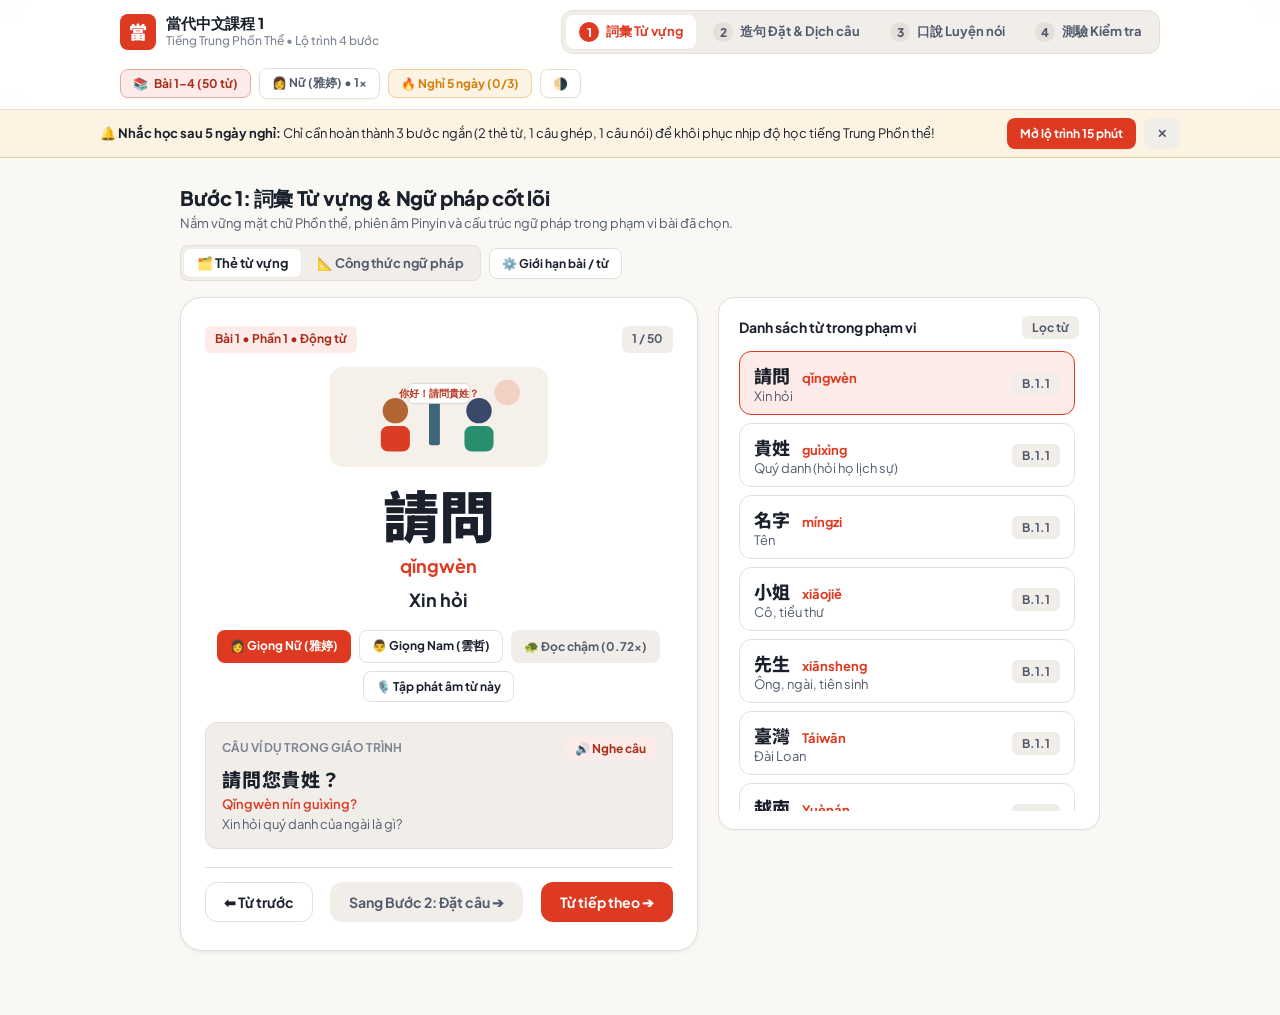
==== index.html @ 59425a86 "Refactor into clean modular architecture and 4-step pedagogical UI" ====
<!DOCTYPE html>
<html lang="vi">
<head>
  <meta charset="UTF-8" />
  <meta name="viewport" content="width=device-width, initial-scale=1.0" />
  <title>當代中文課程 1 — Học Tiếng Trung Phồn Thể Khoa Học (Đài Loan)</title>
  <meta name="description" content="Ứng dụng học tiếng Trung Phồn thể theo giáo trình Đương Đại 1 (當代中文課程 1) với lộ trình 4 bước khoa học: Từ vựng, Đặt câu, Luyện nói AI chấm phát âm zh-TW và Kiểm tra." />
  <link rel="stylesheet" href="css/styles.css" />
</head>
<body>
  <!-- ========================================================================
       1. TOP NAVIGATION BAR (Compact, Single-Row Scientific Stepper)
       ======================================================================== -->
  <header class="topbar">
    <div class="topbar-inner">
      <div class="brand">
        <div class="brand-seal" aria-hidden="true">當</div>
        <div>
          <div class="brand-title">當代中文課程 1</div>
          <div class="brand-subtitle">Tiếng Trung Phồn Thể • Lộ trình 4 bước</div>
        </div>
      </div>

      <nav class="step-nav" aria-label="Lộ trình học 4 bước">
        <button id="nav-step-vocab" onclick="App.setStep('vocab')" class="step-tab active">
          <span class="step-num">1</span>
          <span>詞彙 Từ vựng</span>
        </button>
        <button id="nav-step-sentence" onclick="App.setStep('sentence')" class="step-tab">
          <span class="step-num">2</span>
          <span>造句 Đặt &amp; Dịch câu</span>
        </button>
        <button id="nav-step-speak" onclick="App.setStep('speak')" class="step-tab">
          <span class="step-num">3</span>
          <span>口說 Luyện nói</span>
        </button>
        <button id="nav-step-test" onclick="App.setStep('test')" class="step-tab">
          <span class="step-num">4</span>
          <span>測驗 Kiểm tra</span>
        </button>
      </nav>

      <div class="toolbar-actions">
        <button onclick="App.openScopeModal()" class="pill-btn pill-primary" title="Chọn bài học và giới hạn từ vựng">
          <span>📚</span>
          <span id="top-scope-summary">Bài 1–4 (46 từ)</span>
        </button>
        <button onclick="App.cycleVoiceGender()" class="pill-btn" title="Bấm để đổi giọng Nữ (雅婷) / Nam (雲哲) / Song thanh">
          <span id="top-voice-summary">👩 Nữ (雅婷) • 1x</span>
        </button>
        <button id="top-comeback-btn" onclick="App.openComebackModal()" class="pill-btn pill-alert" title="Nhiệm vụ phá băng sau 5 ngày nghỉ">
          🔥 Nghỉ 5 ngày (0/3)
        </button>
        <button onclick="App.toggleTheme()" class="pill-btn" title="Đổi giao diện Sáng / Tối">
          🌗
        </button>
      </div>
    </div>
  </header>

  <!-- Subtle 1-Line Comeback Strip (Can be dismissed or opened into modal) -->
  <div id="comeback-strip" class="comeback-strip">
    <div class="comeback-strip-inner">
      <div>
        <strong>🔔 Nhắc học sau 5 ngày nghỉ:</strong> Chỉ cần hoàn thành 3 bước ngắn (2 thẻ từ, 1 câu ghép, 1 câu nói) để khôi phục nhịp độ học tiếng Trung Phồn thể!
      </div>
      <div style="display:flex;align-items:center;gap:8px;">
        <button onclick="App.openComebackModal()" class="btn btn-sm btn-primary">Mở lộ trình 15 phút</button>
        <button onclick="App.dismissComebackStrip()" class="btn btn-sm btn-subtle" title="Ẩn thanh nhắc">✕</button>
      </div>
    </div>
  </div>

  <!-- ========================================================================
       2. MAIN FOCUSED STUDY WORKSPACE
       ======================================================================== -->
  <main class="workspace">
    <!-- ======================================================================
         STEP 1: 詞彙 TỪ VỰNG & NGỮ PHÁP
         ====================================================================== -->
    <section id="panel-step-vocab">
      <div class="stage-header">
        <div class="stage-title-group">
          <h1>Bước 1: 詞彙 Từ vựng &amp; Ngữ pháp cốt lõi</h1>
          <p>Nắm vững mặt chữ Phồn thể, phiên âm Pinyin và cấu trúc ngữ pháp trong phạm vi bài đã chọn.</p>
        </div>
        <div style="display:flex;align-items:center;gap:8px;">
          <div class="segmented">
            <button id="vsub-flashcard" onclick="App.setVocabSubMode('flashcard')" class="seg-btn active">🗂️ Thẻ từ vựng</button>
            <button id="vsub-grammar" onclick="App.setVocabSubMode('grammar')" class="seg-btn">📐 Công thức ngữ pháp</button>
          </div>
          <button onclick="App.openScopeModal()" class="btn btn-sm btn-outline">⚙️ Giới hạn bài / từ</button>
        </div>
      </div>

      <!-- 1A. Flashcard + Scoped Word List -->
      <div id="vocab-flashcard-view" class="vocab-grid">
        <div class="card flashcard-hero">
          <div style="width:100%;display:flex;align-items:center;justify-content:space-between;">
            <span id="vc-tag" class="tag tag-primary">Bài 1 • Phần 1</span>
            <span id="vc-counter" class="tag">1 / 46</span>
          </div>

          <div id="vc-scene" style="margin-top:14px;"></div>
          <div id="vc-hanzi" class="hanzi-display">請問</div>
          <div id="vc-pinyin" class="pinyin-display">qǐngwèn</div>
          <div id="vc-meaning" class="meaning-display">Xin hỏi</div>

          <div style="display:flex;flex-wrap:wrap;justify-content:center;gap:8px;margin-bottom:8px;">
            <button onclick="App.speakCurrentVocab('female', false)" class="btn btn-sm btn-primary">👩 Giọng Nữ (雅婷)</button>
            <button onclick="App.speakCurrentVocab('male', false)" class="btn btn-sm btn-outline">👨 Giọng Nam (雲哲)</button>
            <button onclick="App.speakCurrentVocab(null, true)" class="btn btn-sm btn-subtle">🐢 Đọc chậm (0.72x)</button>
            <button onclick="App.practiceSpeakCurrentVocab()" class="btn btn-sm btn-outline">🎙️ Tập phát âm từ này</button>
          </div>

          <div class="example-box">
            <div style="display:flex;align-items:center;justify-content:space-between;margin-bottom:4px;">
              <span style="font-size:12px;font-weight:700;color:var(--text-muted);text-transform:uppercase;">Câu ví dụ trong giáo trình</span>
              <button onclick="App.speakCurrentVocabExample()" class="tag tag-primary">🔊 Nghe câu</button>
            </div>
            <div id="vc-ex-zh" class="hanzi" style="font-size:19px;font-weight:800;">請問您貴姓？</div>
            <div id="vc-ex-py" style="font-size:13px;color:var(--primary);font-weight:600;">Qǐngwèn nín guìxìng?</div>
            <div id="vc-ex-vi" style="font-size:13px;color:var(--text-secondary);">Xin hỏi quý danh của ngài là gì?</div>
          </div>

          <div style="width:100%;display:flex;align-items:center;justify-content:space-between;margin-top:18px;padding-top:14px;border-top:1px solid var(--border);">
            <button onclick="App.stepVocab(-1)" class="btn btn-outline">⬅ Từ trước</button>
            <button onclick="App.setStep('sentence')" class="btn btn-subtle">Sang Bước 2: Đặt câu ➔</button>
            <button onclick="App.stepVocab(1)" class="btn btn-primary">Từ tiếp theo ➔</button>
          </div>
        </div>

        <aside class="card-compact">
          <div style="display:flex;align-items:center;justify-content:space-between;margin-bottom:12px;">
            <strong style="font-size:14px;">Danh sách từ trong phạm vi</strong>
            <button onclick="App.openScopeModal()" class="tag">Lọc từ</button>
          </div>
          <div id="vc-side-list" class="vocab-list-panel"></div>
        </aside>
      </div>

      <!-- 1B. Grammar View -->
      <div id="vocab-grammar-view" class="hidden">
        <div id="grammar-list-container" style="display:grid;grid-template-columns:repeat(auto-fill,minmax(380px,1fr));gap:16px;"></div>
      </div>
    </section>

    <!-- ======================================================================
         STEP 2: 造句 ĐẶT CÂU (VIỆT -> TRUNG) & ĐỌC DỊCH (TRUNG -> VIỆT)
         ====================================================================== -->
    <section id="panel-step-sentence" class="hidden">
      <div class="stage-header">
        <div class="stage-title-group">
          <h2>Bước 2: 造句 Đặt câu &amp; Đọc dịch hai chiều</h2>
          <p>Luyện phản xạ chuyển từ ý tiếng Việt sang câu chữ Hán Phồn thể và đọc dịch câu giao tiếp.</p>
        </div>
        <div class="segmented">
          <button id="ssub-v2z" onclick="App.setSentenceSubMode('v2z')" class="seg-btn active">🇻🇳 ➔ 🇹🇼 Việt sang Trung</button>
          <button id="ssub-z2v" onclick="App.setSentenceSubMode('z2v')" class="seg-btn">🇹🇼 ➔ 🇻🇳 Trung sang Việt</button>
        </div>
      </div>

      <div class="card">
        <div style="display:flex;align-items:center;justify-content:space-between;margin-bottom:16px;flex-wrap:wrap;gap:8px;">
          <span id="sent-tag" class="tag tag-primary">Bài 1 (P.1) • Hỏi quý danh</span>
          <div style="display:flex;align-items:center;gap:8px;">
            <button onclick="App.stepSentence(-1)" class="btn btn-sm btn-outline">⬅ Câu trước</button>
            <span id="sent-counter" class="tag">Câu 1 / 9</span>
            <button onclick="App.stepSentence(1)" class="btn btn-sm btn-outline">Câu tiếp ➔</button>
          </div>
        </div>

        <!-- 2A. Vietnamese -> Chinese Sentence Builder -->
        <div id="sent-v2z-view">
          <div class="prompt-box">
            <div style="font-size:12px;font-weight:700;color:var(--text-muted);text-transform:uppercase;margin-bottom:4px;">Hãy dịch câu tiếng Việt sau sang tiếng Trung Phồn thể</div>
            <div id="v2z-vi-prompt" style="font-size:20px;font-weight:800;">Xin hỏi quý danh của ngài là gì? Tôi họ Vương, tên là Vương Minh Hoa.</div>
            <div id="v2z-hint" style="font-size:13px;color:var(--text-secondary);margin-top:6px;">💡 Công thức: 請問您貴姓？ + 我姓...，叫...</div>
          </div>

          <div id="v2z-answer-well" class="answer-well"></div>

          <div id="v2z-tile-bank" style="display:flex;flex-wrap:wrap;gap:10px;margin-bottom:18px;"></div>

          <div style="display:flex;gap:10px;flex-wrap:wrap;align-items:center;padding-top:14px;border-top:1px solid var(--border);">
            <input id="v2z-manual-input" type="text" class="input-field hanzi" style="flex:1;min-width:240px;" placeholder="Hoặc tự gõ câu chữ Hán Phồn thể vào đây..." onkeydown="if(event.key==='Enter') App.checkV2ZAnswer()" />
            <button onclick="App.resetV2Z()" class="btn btn-outline">↺ Xóa làm lại</button>
            <button onclick="App.speakCurrentSentence()" class="btn btn-subtle">🔊 Nghe gợi ý</button>
            <button onclick="App.checkV2ZAnswer()" class="btn btn-primary">✓ Kiểm tra đáp án</button>
          </div>

          <div id="v2z-feedback" class="card-compact hidden" style="margin-top:16px;"></div>
        </div>

        <!-- 2B. Chinese -> Vietnamese Reading & Translation -->
        <div id="sent-z2v-view" class="hidden">
          <div class="prompt-box" style="text-align:center;">
            <div style="font-size:12px;font-weight:700;color:var(--text-muted);margin-bottom:10px;">Chạm vào từng cụm chữ Hán để nghe phát âm &amp; xem nghĩa từng từ</div>
            <div id="z2v-gloss-segments" style="display:flex;flex-wrap:wrap;justify-content:center;gap:10px;margin-bottom:12px;"></div>
            <div id="z2v-pinyin" style="font-size:15px;color:var(--primary);font-weight:700;margin-bottom:12px;"></div>
            <div style="display:flex;justify-content:center;gap:8px;flex-wrap:wrap;">
              <button onclick="App.speakCurrentSentence('female', false)" class="btn btn-sm btn-primary">👩 Giọng Nữ đọc</button>
              <button onclick="App.speakCurrentSentence('male', false)" class="btn btn-sm btn-outline">👨 Giọng Nam đọc</button>
              <button onclick="App.speakCurrentSentence(null, true)" class="btn btn-sm btn-subtle">🐢 Đọc chậm (0.72x)</button>
            </div>
          </div>

          <div style="font-size:13px;font-weight:700;color:var(--text-secondary);margin-bottom:10px;">Chọn bản dịch tiếng Việt đúng nhất:</div>
          <div id="z2v-options" style="display:flex;flex-direction:column;gap:8px;"></div>
          <div id="z2v-feedback" class="card-compact hidden" style="margin-top:16px;"></div>
        </div>
      </div>
    </section>

    <!-- ======================================================================
         STEP 3: 口說 PHÒNG LUYỆN NÓI & AI CHẤM PHÁT ÂM (zh-TW)
         ====================================================================== -->
    <section id="panel-step-speak" class="hidden">
      <div class="stage-header">
        <div class="stage-title-group">
          <h2>Bước 3: 口說 Phòng luyện nói &amp; Chấm phát âm (zh-TW)</h2>
          <p>Thu âm trực tiếp giọng nói của bạn và chấm chi tiết từng chữ Hán Phồn thể &amp; thanh điệu.</p>
        </div>
        <div class="segmented">
          <button id="spk-sub-sentence" onclick="App.setSpeakSubMode('sentence')" class="seg-btn active">🗣️ Luyện câu</button>
          <button id="spk-sub-word" onclick="App.setSpeakSubMode('word')" class="seg-btn">🔤 Luyện từ</button>
          <button id="spk-sub-roleplay" onclick="App.setSpeakSubMode('roleplay')" class="seg-btn">🎭 Hội thoại</button>
        </div>
      </div>

      <div class="card">
        <!-- Top Item Navigation -->
        <div style="display:flex;align-items:center;justify-content:space-between;margin-bottom:14px;flex-wrap:wrap;gap:8px;">
          <span id="spk-tag" class="tag tag-primary">Bài 1 (P.1) • Luyện nói câu</span>
          <div style="display:flex;align-items:center;gap:8px;">
            <a id="spk-open-https-top" href="https://hunghp2002.github.io/hoc-tieng-trung-phon-the/" target="_blank" rel="noopener" class="btn btn-sm btn-outline hidden">🔗 Mở ở tab riêng (HTTPS) để dùng Micro</a>
            <button onclick="App.stepSpeak(-1)" class="btn btn-sm btn-outline">⬅ Trước</button>
            <span id="spk-counter" class="tag">Mục 1 / 9</span>
            <button onclick="App.stepSpeak(1)" class="btn btn-sm btn-outline">Tiếp ➔</button>
          </div>
        </div>

        <!-- Roleplay Partner Prompt (Only shown in Roleplay submode) -->
        <div id="spk-roleplay-box" class="card-compact hidden" style="margin-bottom:14px;background:var(--ocean-soft);">
          <div style="display:flex;align-items:center;justify-content:space-between;gap:12px;flex-wrap:wrap;">
            <div>
              <div id="spk-rp-speaker" style="font-size:12px;font-weight:800;color:var(--ocean);">🧑‍🏫 Đối tác Đài Loan</div>
              <div id="spk-rp-qzh" class="hanzi" style="font-size:20px;font-weight:800;margin-top:2px;"></div>
              <div id="spk-rp-qpy" style="font-size:13px;color:var(--text-secondary);"></div>
            </div>
            <button onclick="App.speakRoleplayPartner()" class="btn btn-sm btn-outline">🔊 Nghe câu hỏi</button>
          </div>
        </div>

        <!-- Target Sentence Hero -->
        <div class="speak-hero">
          <div style="font-size:12px;color:var(--text-muted);font-weight:700;">CHẠM VÀO TỪNG CHỮ HÁN ĐỂ NGHE PHÁT ÂM RIÊNG CHỮ ĐÓ</div>
          <div id="spk-target-zh" class="speak-hanzi-line"></div>
          <div id="spk-target-py" style="font-size:17px;font-weight:700;color:var(--primary);margin-bottom:4px;"></div>
          <div id="spk-target-vi" style="font-size:15px;font-weight:600;color:var(--text-secondary);margin-bottom:14px;"></div>

          <div style="display:flex;justify-content:center;gap:8px;flex-wrap:wrap;">
            <button onclick="App.speakTargetAudio('female', false)" class="btn btn-sm btn-outline">👩 Nghe mẫu Nữ (雅婷)</button>
            <button onclick="App.speakTargetAudio('male', false)" class="btn btn-sm btn-outline">👨 Nghe mẫu Nam (雲哲)</button>
            <button onclick="App.speakTargetAudio(null, true)" class="btn btn-sm btn-subtle">🐢 Nghe mẫu chậm (0.7x)</button>
          </div>
          <div id="spk-tip" style="font-size:13px;color:var(--text-secondary);margin-top:12px;"></div>
        </div>

        <!-- Primary Microphone Recording Bar -->
        <div class="mic-bar">
          <div style="display:flex;align-items:center;gap:10px;flex-wrap:wrap;">
            <button id="spk-mic-btn" onclick="App.toggleMic()" class="btn btn-lg btn-primary">
              <span>🎙️</span>
              <span>Bấm để nói (zh-TW)</span>
            </button>
            <button id="spk-playback-btn" onclick="SpeechService.playLastRecording()" class="btn btn-outline hidden">
              ▶️ Nghe lại giọng vừa thu
            </button>
          </div>

          <div style="display:flex;align-items:center;gap:12px;flex-wrap:wrap;">
            <div id="spk-waveform" class="waveform" aria-hidden="true">
              <span></span><span></span><span></span><span></span><span></span><span></span><span></span><span></span>
            </div>
            <span id="spk-status" style="font-size:13px;font-weight:700;color:var(--text-secondary);">Sẵn sàng thu âm</span>
          </div>
        </div>

        <!-- Diagnostic Banner (Only shown if Microphone is blocked by iframe/browser) -->
        <div id="spk-diag-box" class="card-compact hidden" style="margin-top:14px;background:var(--amber-soft);border-color:var(--amber-border);">
          <div id="spk-diag-text" style="font-size:13px;font-weight:600;margin-bottom:10px;"></div>
          <a id="spk-diag-link" href="https://hunghp2002.github.io/hoc-tieng-trung-phon-the/" target="_blank" rel="noopener" class="btn btn-sm btn-primary">🔗 Mở Phòng Thu Âm ở tab riêng (HTTPS)</a>
        </div>

        <!-- Recognized Speech Input & Optional Demo Triggers -->
        <div style="margin-top:16px;display:flex;flex-direction:column;gap:8px;">
          <div style="display:flex;align-items:center;justify-content:space-between;flex-wrap:wrap;gap:8px;font-size:12px;color:var(--text-secondary);">
            <span>📝 Câu chữ Hán nhận diện từ giọng nói của bạn (có thể dùng phím 🎤 trên bàn phím để nói trực tiếp):</span>
            <div style="display:flex;align-items:center;gap:6px;">
              <span>Xem thử cách chấm:</span>
              <button onclick="App.runDemoSpeech('perfect')" class="tag tag-jade">Mẫu chuẩn</button>
              <button onclick="App.runDemoSpeech('near')" class="tag tag-amber">Mẫu lệch thanh</button>
              <button onclick="App.runDemoSpeech('wrong')" class="tag tag-primary">Mẫu thiếu chữ</button>
            </div>
          </div>
          <div style="display:flex;gap:10px;flex-wrap:wrap;">
            <input id="spk-input" type="text" class="input-field hanzi" style="flex:1;min-width:240px;font-weight:700;" placeholder="Chữ Hán máy nghe được sẽ hiện tại đây..." oninput="App.handleSpeakInputLive(this.value)" onkeydown="if(event.key==='Enter') App.evaluateCurrentSpeech(this.value)" />
            <button onclick="App.evaluateCurrentSpeech()" class="btn btn-jade">🔍 Chấm phát âm</button>
          </div>
        </div>

        <!-- Pronunciation Scorecard Result -->
        <div id="spk-eval-card" class="card-compact hidden" style="margin-top:18px;">
          <div style="display:flex;align-items:center;gap:16px;flex-wrap:wrap;padding-bottom:12px;border-bottom:1px solid var(--border);">
            <div id="spk-score-badge" style="width:58px;height:58px;border-radius:14px;background:var(--jade);color:#fff;font-size:18px;font-weight:900;display:flex;align-items:center;justify-content:center;">100%</div>
            <div>
              <div id="spk-verdict-title" style="font-size:16px;font-weight:800;">🏆 Phát âm rất chuẩn Đài Loan!</div>
              <div id="spk-verdict-sub" style="font-size:13px;color:var(--text-secondary);"></div>
            </div>
          </div>

          <div id="spk-char-grid" class="char-eval-grid"></div>
          <div id="spk-teacher-notes" style="margin-top:14px;padding-top:12px;border-top:1px solid var(--border);font-size:13px;display:flex;flex-direction:column;gap:4px;"></div>
        </div>
      </div>
    </section>

    <!-- ======================================================================
         STEP 4: 測驗 KIỂM TRA PHẢN XẠ & TIẾN ĐỘ HỌC TẬP
         ====================================================================== -->
    <section id="panel-step-test" class="hidden">
      <div class="stage-header">
        <div class="stage-title-group">
          <h2>Bước 4: 測驗 Kiểm tra phản xạ &amp; Tiến độ</h2>
          <p>Củng cố trí nhớ dài hạn qua trò chơi ghép thẻ, bắt lỗi ngữ pháp và theo dõi mục tiêu hàng ngày.</p>
        </div>
        <div class="segmented">
          <button id="tsub-match" onclick="App.setTestSubMode('match')" class="seg-btn active">🀄 Ghép thẻ</button>
          <button id="tsub-detective" onclick="App.setTestSubMode('detective')" class="seg-btn">🕵️ Bắt lỗi câu</button>
          <button id="tsub-quiz" onclick="App.setTestSubMode('quiz')" class="seg-btn">⚡ Trắc nghiệm</button>
          <button id="tsub-progress" onclick="App.setTestSubMode('progress')" class="seg-btn">📊 Tiến độ</button>
        </div>
      </div>

      <!-- 4A. Match Game -->
      <div id="test-view-match" class="card">
        <div style="display:flex;align-items:center;justify-content:space-between;margin-bottom:16px;">
          <div>
            <strong style="font-size:16px;">Ghép cặp Chữ Hán Phồn Thể &amp; Nghĩa Tiếng Việt</strong>
            <div style="font-size:13px;color:var(--text-secondary);">Chạm 1 thẻ chữ Hán và 1 thẻ nghĩa tương ứng trong phạm vi bài đang học.</div>
          </div>
          <button onclick="App.initMatchGame()" class="btn btn-sm btn-outline">🔄 Đổi bộ thẻ</button>
        </div>
        <div id="match-board" style="display:grid;grid-template-columns:repeat(auto-fill,minmax(190px,1fr));gap:12px;"></div>
      </div>

      <!-- 4B. Grammar Detective -->
      <div id="test-view-detective" class="card hidden">
        <div style="display:flex;align-items:center;justify-content:space-between;margin-bottom:12px;">
          <span id="det-tag" class="tag tag-primary">Bài 1 • Bắt lỗi ngữ pháp</span>
          <button onclick="App.nextDetective()" class="btn btn-sm btn-outline">Câu khác ➔</button>
        </div>
        <div class="prompt-box" style="text-align:center;">
          <div style="font-size:12px;font-weight:700;color:var(--primary-text);">CÂU DƯỚI ĐÂY ĐANG CÓ 1 LỖI NGỮ PHÁP — HÃY CHỌN CÁCH SỬA ĐÚNG:</div>
          <div id="det-wrong-zh" class="hanzi" style="font-size:28px;font-weight:900;margin-top:8px;"></div>
        </div>
        <div id="det-options" style="display:flex;flex-direction:column;gap:8px;"></div>
        <div id="det-feedback" class="card-compact hidden" style="margin-top:14px;"></div>
      </div>

      <!-- 4C. Quick Quiz -->
      <div id="test-view-quiz" class="card hidden">
        <div style="display:flex;align-items:center;justify-content:space-between;margin-bottom:14px;">
          <span class="tag tag-jade" id="qq-score">Đúng 0 / 0 lượt</span>
          <button onclick="App.nextQuickQuiz()" class="btn btn-sm btn-outline">Đổi câu ➔</button>
        </div>
        <div class="prompt-box" style="text-align:center;">
          <div id="qq-hanzi" class="hanzi" style="font-size:44px;font-weight:900;"></div>
          <div id="qq-pinyin" style="font-size:16px;color:var(--primary);font-weight:700;"></div>
        </div>
        <div id="qq-options" style="display:grid;grid-template-columns:repeat(auto-fill,minmax(240px,1fr));gap:10px;"></div>
        <div id="qq-feedback" class="card-compact hidden" style="margin-top:14px;"></div>
      </div>

      <!-- 4D. Progress & Study Plan -->
      <div id="test-view-progress" class="card hidden">
        <h3 style="font-size:17px;font-weight:800;margin-bottom:14px;">Bảng tổng kết phiên học hôm nay</h3>
        <div style="display:grid;grid-template-columns:repeat(auto-fill,minmax(190px,1fr));gap:12px;margin-bottom:20px;">
          <div class="card-compact">
            <div style="font-size:12px;color:var(--text-muted);font-weight:700;">TỪ VỰNG ĐÃ ÔN</div>
            <div id="prog-vocab-count" style="font-size:24px;font-weight:900;margin-top:4px;">0 từ</div>
          </div>
          <div class="card-compact">
            <div style="font-size:12px;color:var(--text-muted);font-weight:700;">CÂU ĐÃ HOÀN THÀNH</div>
            <div id="prog-sent-count" style="font-size:24px;font-weight:900;margin-top:4px;">0 câu</div>
          </div>
          <div class="card-compact">
            <div style="font-size:12px;color:var(--text-muted);font-weight:700;">ĐIỂM PHÁT ÂM TB</div>
            <div id="prog-speak-avg" style="font-size:24px;font-weight:900;margin-top:4px;color:var(--primary);">Chưa thu</div>
          </div>
          <div class="card-compact">
            <div style="font-size:12px;color:var(--text-muted);font-weight:700;">ĐỘ CHÍNH XÁC QUIZ</div>
            <div id="prog-quiz-acc" style="font-size:24px;font-weight:900;margin-top:4px;color:var(--jade);">100%</div>
          </div>
        </div>
        <div class="card-compact" style="background:var(--bg-subtle);">
          <div style="font-weight:800;margin-bottom:4px;">💡 Gợi ý phương pháp học khoa học (當代中文課程 1):</div>
          <p style="font-size:13px;color:var(--text-secondary);">
            Mỗi buổi chỉ cần chọn <strong>1 bài (hoặc nửa bài)</strong> trong mục <em>Giới hạn phạm vi</em>, đi tuần tự từ Bước 1 (lật 5–8 từ vựng) ➔ Bước 2 (đặt 3 câu) ➔ Bước 3 (đọc to 3 câu vào Micro để chỉnh thanh điệu) ➔ Bước 4 (ghép thẻ 2 phút).
          </p>
        </div>
      </div>
    </section>
  </main>

  <!-- ========================================================================
       3. MODAL 1: LESSON & VOCABULARY SCOPE FILTER + VOICE SETTINGS
       ======================================================================== -->
  <div id="modal-scope" class="modal-backdrop hidden" onclick="if(event.target===this) App.closeScopeModal()">
    <div class="modal-card">
      <div class="modal-header">
        <div>
          <h3 style="font-size:18px;font-weight:800;">📚 Giới hạn phạm vi bài học &amp; Giọng đọc</h3>
          <p style="font-size:13px;color:var(--text-secondary);">Mọi từ vựng, câu ghép, câu luyện nói và bài kiểm tra sẽ chỉ xuất hiện trong phạm vi bạn chọn.</p>
        </div>
        <button onclick="App.closeScopeModal()" class="btn btn-sm btn-subtle">Đóng ✕</button>
      </div>

      <!-- Voice Settings -->
      <div style="margin-bottom:18px;padding-bottom:16px;border-bottom:1px solid var(--border);display:flex;align-items:center;justify-content:space-between;flex-wrap:wrap;gap:10px;">
        <div>
          <strong style="font-size:14px;">🔊 Giọng đọc mẫu Đài Loan (zh-TW)</strong>
          <div style="font-size:12px;color:var(--text-secondary);">Chọn giọng Nữ, giọng Nam hoặc Song thanh</div>
        </div>
        <div style="display:flex;gap:8px;flex-wrap:wrap;">
          <div class="segmented">
            <button id="voice-opt-female" onclick="App.setVoiceOption('female', null)" class="seg-btn active">👩 Nữ (雅婷)</button>
            <button id="voice-opt-male" onclick="App.setVoiceOption('male', null)" class="seg-btn">👨 Nam (雲哲)</button>
            <button id="voice-opt-duet" onclick="App.setVoiceOption('duet', null)" class="seg-btn">👫 Song thanh</button>
          </div>
          <div class="segmented">
            <button id="rate-opt-0_8" onclick="App.setVoiceOption(null, 0.8)" class="seg-btn">0.8x</button>
            <button id="rate-opt-1" onclick="App.setVoiceOption(null, 1.0)" class="seg-btn active">1.0x</button>
            <button id="rate-opt-1_15" onclick="App.setVoiceOption(null, 1.15)" class="seg-btn">1.15x</button>
          </div>
        </div>
      </div>

      <!-- Lesson Selection -->
      <div style="display:flex;align-items:center;justify-content:space-between;margin-bottom:10px;">
        <strong style="font-size:14px;">1. Chọn bài học (Bài 1 – Bài 4)</strong>
        <button onclick="App.handleSelectAllLessons()" class="tag tag-primary">Chọn tất cả Bài 1–4</button>
      </div>
      <div id="scope-lessons-grid" style="display:grid;grid-template-columns:repeat(auto-fill,minmax(270px,1fr));gap:10px;margin-bottom:16px;"></div>

      <!-- Half-Lesson Part Filter -->
      <div style="display:flex;align-items:center;justify-content:space-between;margin-bottom:16px;flex-wrap:wrap;gap:8px;">
        <strong style="font-size:14px;">2. Giới hạn theo nửa bài (Lộ trình 2 ngày / bài)</strong>
        <div class="segmented">
          <button id="scope-part-ALL" onclick="App.handlePartFilter('ALL')" class="seg-btn active">Cả bài (P.1 + P.2)</button>
          <button id="scope-part-1" onclick="App.handlePartFilter(1)" class="seg-btn">Chỉ nửa đầu (P.1)</button>
          <button id="scope-part-2" onclick="App.handlePartFilter(2)" class="seg-btn">Chỉ nửa sau (P.2)</button>
        </div>
      </div>

      <!-- Individual Word Filter -->
      <div style="display:flex;align-items:center;justify-content:space-between;margin-bottom:10px;">
        <strong style="font-size:14px;">3. Bật / tắt từng từ vựng cụ thể</strong>
        <div style="display:flex;gap:6px;">
          <button onclick="App.handleSetAllWords(true)" class="tag">Bật tất cả từ</button>
          <button onclick="App.handleSetAllWords(false)" class="tag">Bỏ chọn bớt</button>
        </div>
      </div>
      <div id="scope-words-grid" style="display:flex;flex-wrap:wrap;gap:6px;max-height:190px;overflow-y:auto;padding:4px;"></div>

      <div style="margin-top:18px;padding-top:14px;border-top:1px solid var(--border);display:flex;justify-content:flex-end;">
        <button onclick="App.closeScopeModal()" class="btn btn-primary">✓ Áp dụng phạm vi học</button>
      </div>
    </div>
  </div>

  <!-- ========================================================================
       4. MODAL 2: 5-DAY COMEBACK MISSION & 15-MINUTE FOCUS TIMER
       ======================================================================== -->
  <div id="modal-comeback" class="modal-backdrop hidden" onclick="if(event.target===this) App.closeComebackModal()">
    <div class="modal-card">
      <div class="modal-header">
        <div>
          <h3 style="font-size:18px;font-weight:800;">🔥 Lộ trình phá băng sau 5 ngày nghỉ học</h3>
          <p style="font-size:13px;color:var(--text-secondary);">Khởi động nhẹ nhàng trong 15 phút để lấy lại cảm giác chữ Hán Phồn thể và thanh điệu.</p>
        </div>
        <button onclick="App.closeComebackModal()" class="btn btn-sm btn-subtle">Đóng ✕</button>
      </div>

      <!-- 15-Minute Focus Timer -->
      <div class="card-compact" style="background:var(--bg-subtle);display:flex;align-items:center;justify-content:space-between;flex-wrap:wrap;gap:12px;margin-bottom:16px;">
        <div>
          <div style="font-size:12px;font-weight:700;color:var(--text-muted);text-transform:uppercase;">Đồng hồ tập trung Pomodoro</div>
          <div id="focus-timer-display" style="font-size:32px;font-weight:900;color:var(--primary);">15:00</div>
        </div>
        <div style="display:flex;gap:8px;flex-wrap:wrap;">
          <button id="focus-timer-btn" onclick="App.toggleFocusTimer()" class="btn btn-primary">▶️ Bắt đầu 15 phút tập trung</button>
          <button onclick="VoiceService.speak('加油！你已經五天沒學中文了，我們現在開始複習吧！', 'female')" class="btn btn-outline">👩 Cô 雅婷 nhắc học</button>
          <button onclick="VoiceService.speak('別放棄！每天練習十五分鐘，你的繁體中文一定會進步！', 'male')" class="btn btn-outline">👨 Thầy 雲哲 khích lệ</button>
        </div>
      </div>

      <strong style="font-size:14px;display:block;margin-bottom:8px;">3 mục tiêu ngắn cần hoàn thành hôm nay:</strong>
      <div id="comeback-task-list" style="display:flex;flex-direction:column;gap:8px;margin-bottom:18px;"></div>

      <div style="display:flex;align-items:center;justify-content:space-between;flex-wrap:wrap;gap:10px;padding-top:14px;border-top:1px solid var(--border);">
        <button onclick="App.triggerInstantComeback()" class="btn btn-jade">⚡ Cam kết học ngay &amp; Kích hoạt đồng hồ</button>
        <button onclick="App.closeComebackModal()" class="btn btn-outline">Quay lại bài học</button>
      </div>
    </div>
  </div>

  <!-- Modular JavaScript Architecture -->
  <script src="js/data/curriculum.js"></script>
  <script src="js/services/storage.js"></script>
  <script src="js/services/tts.js"></script>
  <script src="js/services/stt.js"></script>
  <script src="js/app.js"></script>
</body>
</html>
---- css/styles.css ----
/* ==========================================================================
   當代中文課程 1 — Design System & Layout Architecture (Vanilla CSS)
   Aesthetic: Taiwanese Editorial Minimalism (Warm Paper, Vermilion Seal, Jade)
   ========================================================================== */

@import url('https://fonts.googleapis.com/css2?family=Noto+Sans+TC:wght@400;500;700;900&family=Plus+Jakarta+Sans:wght@400;500;600;700;800&display=swap');

:root {
  /* Harmonious HSL Color Tokens — Light Mode (Warm Rice Paper & Ink) */
  --bg: hsl(38, 28%, 97%);
  --bg-subtle: hsl(36, 22%, 93%);
  --surface: hsl(0, 0%, 100%);
  --surface-hover: hsl(36, 25%, 98%);
  --text: hsl(220, 24%, 14%);
  --text-secondary: hsl(220, 14%, 38%);
  --text-muted: hsl(220, 10%, 54%);
  --border: hsl(34, 18%, 87%);
  --border-strong: hsl(34, 16%, 78%);

  /* Brand & Pedagogical Accents */
  --primary: hsl(8, 74%, 50%);          /* Taiwanese Vermilion Seal (印章紅) */
  --primary-hover: hsl(8, 74%, 44%);
  --primary-soft: hsl(8, 80%, 95%);
  --primary-text: hsl(8, 72%, 38%);

  --jade: hsl(160, 64%, 36%);           /* Formosa Jade (翠玉綠) — Correct / Mastered */
  --jade-soft: hsl(158, 55%, 93%);
  --jade-border: hsl(158, 45%, 76%);

  --amber: hsl(34, 88%, 44%);           /* Oolong Amber (烏龍珀) — Tone / Warning */
  --amber-soft: hsl(38, 90%, 94%);
  --amber-border: hsl(36, 75%, 78%);

  --ocean: hsl(212, 72%, 46%);          /* Male Voice / Grammar Accent */
  --ocean-soft: hsl(212, 80%, 95%);

  /* Elevation & Radius */
  --shadow-xs: 0 1px 2px rgba(20, 24, 34, 0.04);
  --shadow-sm: 0 2px 8px -2px rgba(20, 24, 34, 0.06), 0 1px 3px rgba(20, 24, 34, 0.04);
  --shadow-md: 0 10px 28px -6px rgba(20, 24, 34, 0.08), 0 2px 6px rgba(20, 24, 34, 0.04);
  --shadow-lg: 0 20px 44px -12px rgba(20, 24, 34, 0.14);

  --radius-sm: 8px;
  --radius-md: 12px;
  --radius-lg: 16px;
  --radius-xl: 22px;

  /* Typography */
  --font-sans: 'Plus Jakarta Sans', -apple-system, BlinkMacSystemFont, 'Segoe UI', sans-serif;
  --font-hanzi: 'Noto Sans TC', 'PingFang TC', 'Microsoft JhengHei', sans-serif;
}

html.dark {
  --bg: hsl(222, 20%, 10%);
  --bg-subtle: hsl(222, 18%, 14%);
  --surface: hsl(222, 18%, 13%);
  --surface-hover: hsl(222, 18%, 16%);
  --text: hsl(38, 25%, 94%);
  --text-secondary: hsl(220, 14%, 72%);
  --text-muted: hsl(220, 10%, 56%);
  --border: hsl(222, 16%, 21%);
  --border-strong: hsl(222, 16%, 28%);

  --primary: hsl(8, 78%, 58%);
  --primary-hover: hsl(8, 78%, 52%);
  --primary-soft: hsla(8, 75%, 55%, 0.14);
  --primary-text: hsl(8, 85%, 74%);

  --jade: hsl(158, 60%, 46%);
  --jade-soft: hsla(158, 60%, 44%, 0.14);
  --jade-border: hsla(158, 55%, 48%, 0.35);

  --amber: hsl(36, 90%, 56%);
  --amber-soft: hsla(36, 90%, 52%, 0.14);
  --amber-border: hsla(36, 85%, 54%, 0.35);

  --ocean: hsl(212, 82%, 62%);
  --ocean-soft: hsla(212, 80%, 56%, 0.15);
}

/* Base Reset */
*, *::before, *::after {
  box-sizing: border-box;
  margin: 0;
  padding: 0;
}

body {
  font-family: var(--font-sans);
  background-color: var(--bg);
  color: var(--text);
  line-height: 1.55;
  font-size: 15px;
  -webkit-font-smoothing: antialiased;
  min-height: 100vh;
}

.hanzi {
  font-family: var(--font-hanzi);
  letter-spacing: 0.04em;
}

button, input, select {
  font-family: inherit;
  font-size: inherit;
  color: inherit;
}

button {
  cursor: pointer;
  border: none;
  background: none;
  transition: all 0.16s cubic-bezier(0.2, 0.8, 0.2, 1);
}

button:active:not(:disabled) {
  transform: translateY(1px);
}

button:disabled {
  opacity: 0.45;
  cursor: not-allowed;
}

.hidden {
  display: none !important;
}

/* ==========================================================================
   1. Top Navigation & Pedagogical Stepper Bar
   ========================================================================== */
.topbar {
  position: sticky;
  top: 0;
  z-index: 40;
  background: color-mix(in srgb, var(--surface) 88%, transparent);
  backdrop-filter: blur(12px);
  border-bottom: 1px solid var(--border);
}

.topbar-inner {
  max-width: 1080px;
  margin: 0 auto;
  padding: 10px 20px;
  display: flex;
  align-items: center;
  justify-content: space-between;
  gap: 14px;
  flex-wrap: wrap;
}

.brand {
  display: flex;
  align-items: center;
  gap: 10px;
}

.brand-seal {
  width: 36px;
  height: 36px;
  border-radius: var(--radius-sm);
  background: var(--primary);
  color: #fff;
  font-family: var(--font-hanzi);
  font-weight: 900;
  font-size: 18px;
  display: flex;
  align-items: center;
  justify-content: center;
  box-shadow: var(--shadow-xs);
  flex-shrink: 0;
}

.brand-title {
  font-size: 15px;
  font-weight: 800;
  letter-spacing: -0.01em;
  line-height: 1.2;
}

.brand-subtitle {
  font-size: 12px;
  color: var(--text-muted);
  font-weight: 500;
}

/* 4-Step Curriculum Navigation */
.step-nav {
  display: flex;
  align-items: center;
  gap: 4px;
  background: var(--bg-subtle);
  padding: 4px;
  border-radius: var(--radius-md);
  border: 1px solid var(--border);
}

.step-tab {
  display: flex;
  align-items: center;
  gap: 7px;
  padding: 7px 13px;
  border-radius: var(--radius-sm);
  font-size: 13px;
  font-weight: 700;
  color: var(--text-secondary);
  white-space: nowrap;
}

.step-tab:hover {
  color: var(--text);
  background: color-mix(in srgb, var(--surface) 60%, transparent);
}

.step-tab.active {
  background: var(--surface);
  color: var(--primary);
  box-shadow: var(--shadow-xs);
}

.step-num {
  width: 20px;
  height: 20px;
  border-radius: 50%;
  font-size: 12px;
  font-weight: 800;
  display: inline-flex;
  align-items: center;
  justify-content: center;
  background: var(--border);
  color: var(--text-secondary);
}

.step-tab.active .step-num {
  background: var(--primary);
  color: #fff;
}

/* Right Toolbar Pills */
.toolbar-actions {
  display: flex;
  align-items: center;
  gap: 8px;
  flex-wrap: wrap;
}

.pill-btn {
  display: inline-flex;
  align-items: center;
  gap: 6px;
  padding: 6px 12px;
  border-radius: var(--radius-sm);
  border: 1px solid var(--border);
  background: var(--surface);
  font-size: 12px;
  font-weight: 700;
  color: var(--text-secondary);
  box-shadow: var(--shadow-xs);
}

.pill-btn:hover {
  border-color: var(--border-strong);
  color: var(--text);
  background: var(--surface-hover);
}

.pill-btn.pill-primary {
  background: var(--primary-soft);
  border-color: color-mix(in srgb, var(--primary) 30%, var(--border));
  color: var(--primary-text);
}

.pill-btn.pill-alert {
  background: var(--amber-soft);
  border-color: var(--amber-border);
  color: var(--amber);
}

.pill-btn.pill-jade {
  background: var(--jade-soft);
  border-color: var(--jade-border);
  color: var(--jade);
}

/* Subtle 1-Line Comeback Strip (Dismissible, non-intrusive) */
.comeback-strip {
  background: var(--amber-soft);
  border-bottom: 1px solid var(--amber-border);
  padding: 8px 20px;
  font-size: 13px;
}

.comeback-strip-inner {
  max-width: 1080px;
  margin: 0 auto;
  display: flex;
  align-items: center;
  justify-content: space-between;
  gap: 12px;
  flex-wrap: wrap;
}

/* ==========================================================================
   2. Main Workspace Container
   ========================================================================== */
.workspace {
  max-width: 960px;
  margin: 0 auto;
  padding: 24px 20px 64px;
}

/* Context Sub-Header inside Workspace */
.stage-header {
  display: flex;
  align-items: center;
  justify-content: space-between;
  gap: 12px;
  margin-bottom: 16px;
  flex-wrap: wrap;
}

.stage-title-group h1,
.stage-title-group h2 {
  font-size: 20px;
  font-weight: 800;
  letter-spacing: -0.02em;
}

.stage-title-group p {
  font-size: 13px;
  color: var(--text-secondary);
}

/* Segmented Mode Switcher */
.segmented {
  display: inline-flex;
  background: var(--bg-subtle);
  padding: 3px;
  border-radius: var(--radius-sm);
  border: 1px solid var(--border);
  gap: 3px;
}

.seg-btn {
  padding: 6px 13px;
  border-radius: 6px;
  font-size: 13px;
  font-weight: 700;
  color: var(--text-secondary);
}

.seg-btn.active {
  background: var(--surface);
  color: var(--text);
  box-shadow: var(--shadow-xs);
}

/* Cards */
.card {
  background: var(--surface);
  border: 1px solid var(--border);
  border-radius: var(--radius-xl);
  padding: 28px;
  box-shadow: var(--shadow-sm);
}

.card-compact {
  background: var(--surface);
  border: 1px solid var(--border);
  border-radius: var(--radius-lg);
  padding: 18px 20px;
  box-shadow: var(--shadow-xs);
}

/* Badges & Tags */
.tag {
  display: inline-flex;
  align-items: center;
  gap: 5px;
  padding: 4px 10px;
  border-radius: 6px;
  font-size: 12px;
  font-weight: 700;
  background: var(--bg-subtle);
  color: var(--text-secondary);
}

.tag-primary {
  background: var(--primary-soft);
  color: var(--primary-text);
}

.tag-jade {
  background: var(--jade-soft);
  color: var(--jade);
}

.tag-amber {
  background: var(--amber-soft);
  color: var(--amber);
}

/* Buttons */
.btn {
  display: inline-flex;
  align-items: center;
  justify-content: center;
  gap: 8px;
  padding: 10px 18px;
  border-radius: var(--radius-md);
  font-size: 14px;
  font-weight: 700;
  border: 1px solid transparent;
}

.btn-sm {
  padding: 7px 12px;
  font-size: 12px;
  border-radius: var(--radius-sm);
}

.btn-lg {
  padding: 13px 24px;
  font-size: 15px;
  border-radius: var(--radius-md);
}

.btn-primary {
  background: var(--primary);
  color: #fff;
  box-shadow: var(--shadow-xs);
}

.btn-primary:hover:not(:disabled) {
  background: var(--primary-hover);
}

.btn-jade {
  background: var(--jade);
  color: #fff;
}

.btn-jade:hover:not(:disabled) {
  filter: brightness(0.95);
}

.btn-outline {
  background: var(--surface);
  border-color: var(--border);
  color: var(--text);
}

.btn-outline:hover:not(:disabled) {
  background: var(--bg-subtle);
  border-color: var(--border-strong);
}

.btn-subtle {
  background: var(--bg-subtle);
  color: var(--text-secondary);
}

.btn-subtle:hover:not(:disabled) {
  color: var(--text);
  background: var(--border);
}

/* ==========================================================================
   3. Step 1: Vocabulary & Grammar Layout
   ========================================================================== */
.vocab-grid {
  display: grid;
  grid-template-columns: 1.15fr 0.85fr;
  gap: 20px;
  align-items: start;
}

.flashcard-hero {
  display: flex;
  flex-direction: column;
  align-items: center;
  text-align: center;
  padding: 28px 24px;
  position: relative;
}

.hanzi-display {
  font-family: var(--font-hanzi);
  font-size: 56px;
  font-weight: 900;
  line-height: 1.15;
  color: var(--text);
  margin: 10px 0 6px;
}

.pinyin-display {
  font-size: 18px;
  font-weight: 700;
  color: var(--primary);
  margin-bottom: 6px;
}

.meaning-display {
  font-size: 18px;
  font-weight: 700;
  color: var(--text);
  margin-bottom: 16px;
}

.example-box {
  width: 100%;
  background: var(--bg-subtle);
  border-radius: var(--radius-md);
  padding: 14px 16px;
  text-align: left;
  margin-top: 12px;
  border: 1px solid var(--border);
}

.vocab-list-panel {
  max-height: 460px;
  overflow-y: auto;
  display: flex;
  flex-direction: column;
  gap: 8px;
  padding-right: 4px;
}

.vocab-row {
  display: flex;
  align-items: center;
  justify-content: space-between;
  padding: 10px 14px;
  border-radius: var(--radius-md);
  border: 1px solid var(--border);
  background: var(--surface);
  text-align: left;
  width: 100%;
}

.vocab-row:hover {
  border-color: var(--border-strong);
  background: var(--surface-hover);
}

.vocab-row.active {
  border-color: var(--primary);
  background: var(--primary-soft);
}

/* ==========================================================================
   4. Step 2: Sentence Builder & Reading Translation
   ========================================================================== */
.prompt-box {
  background: var(--bg-subtle);
  border: 1px solid var(--border);
  border-radius: var(--radius-lg);
  padding: 20px 22px;
  margin-bottom: 20px;
}

.answer-well {
  min-height: 68px;
  padding: 14px 16px;
  border-radius: var(--radius-lg);
  border: 2px dashed var(--border-strong);
  background: var(--bg);
  display: flex;
  flex-wrap: wrap;
  align-items: center;
  gap: 8px;
  margin-bottom: 18px;
  transition: border-color 0.16s ease;
}

.answer-well.filled {
  border-style: solid;
  border-color: var(--primary);
  background: var(--surface);
}

.word-tile {
  padding: 9px 16px;
  border-radius: var(--radius-sm);
  border: 1px solid var(--border-strong);
  background: var(--surface);
  font-size: 18px;
  font-weight: 700;
  box-shadow: 0 2px 0 var(--border);
}

.word-tile:hover:not(:disabled) {
  border-color: var(--primary);
  color: var(--primary);
  transform: translateY(-1px);
}

.word-tile.tile-picked {
  background: var(--primary);
  color: #fff;
  border-color: var(--primary);
  box-shadow: none;
}

.input-field {
  width: 100%;
  padding: 11px 15px;
  border-radius: var(--radius-md);
  border: 1px solid var(--border-strong);
  background: var(--surface);
  font-size: 15px;
  outline: none;
  transition: border-color 0.15s ease, box-shadow 0.15s ease;
}

.input-field:focus {
  border-color: var(--primary);
  box-shadow: 0 0 0 3px var(--primary-soft);
}

/* ==========================================================================
   5. Step 3: Speaking Studio (zh-TW)
   ========================================================================== */
.speak-hero {
  text-align: center;
  padding: 24px 20px;
  background: var(--bg-subtle);
  border: 1px solid var(--border);
  border-radius: var(--radius-lg);
  margin-bottom: 20px;
}

.speak-hanzi-line {
  font-family: var(--font-hanzi);
  font-size: 36px;
  font-weight: 900;
  line-height: 1.3;
  display: flex;
  flex-wrap: wrap;
  justify-content: center;
  gap: 4px;
  margin: 12px 0 8px;
}

.speak-char {
  padding: 2px 6px;
  border-radius: var(--radius-sm);
  cursor: pointer;
  transition: all 0.15s ease;
}

.speak-char:hover {
  background: var(--primary-soft);
  color: var(--primary);
}

.speak-char.char-active {
  background: var(--amber);
  color: #fff;
  transform: scale(1.08);
}

.speak-char.char-done {
  color: var(--jade);
}

.mic-bar {
  display: flex;
  align-items: center;
  justify-content: space-between;
  gap: 16px;
  padding: 16px 20px;
  border-radius: var(--radius-lg);
  border: 1px solid var(--border);
  background: var(--surface);
  flex-wrap: wrap;
}

.btn-mic-recording {
  background: hsl(0, 78%, 52%) !important;
  color: #fff !important;
  box-shadow: 0 0 0 4px hsla(0, 78%, 52%, 0.22) !important;
  animation: pulse-ring 1.4s infinite;
}

@keyframes pulse-ring {
  0%, 100% { box-shadow: 0 0 0 3px hsla(0, 78%, 52%, 0.22); }
  50% { box-shadow: 0 0 0 8px hsla(0, 78%, 52%, 0.1); }
}

.waveform {
  display: flex;
  align-items: flex-end;
  gap: 4px;
  height: 28px;
  padding: 4px 10px;
  border-radius: var(--radius-sm);
  background: var(--bg-subtle);
}

.waveform span {
  width: 4px;
  height: 8px;
  border-radius: 99px;
  background: var(--primary);
  transition: height 0.08s ease;
}

/* Character Evaluation Cards */
.char-eval-grid {
  display: flex;
  flex-wrap: wrap;
  gap: 10px;
  margin-top: 14px;
}

.char-eval-card {
  min-width: 72px;
  padding: 10px 12px;
  border-radius: var(--radius-md);
  border: 1px solid var(--border);
  display: flex;
  flex-direction: column;
  align-items: center;
  gap: 3px;
  background: var(--surface);
}

.char-eval-card.status-exact {
  border-color: var(--jade-border);
  background: var(--jade-soft);
}

.char-eval-card.status-near {
  border-color: var(--amber-border);
  background: var(--amber-soft);
}

.char-eval-card.status-missing {
  border-color: color-mix(in srgb, var(--primary) 40%, var(--border));
  background: var(--primary-soft);
}

/* ==========================================================================
   6. Modals / Drawers (Scope Filter & Progress/5-Day Comeback)
   ========================================================================== */
.modal-backdrop {
  position: fixed;
  inset: 0;
  z-index: 60;
  background: rgba(15, 18, 28, 0.48);
  backdrop-filter: blur(4px);
  display: flex;
  align-items: center;
  justify-content: center;
  padding: 20px;
}

.modal-card {
  width: 100%;
  max-width: 680px;
  max-height: 86vh;
  overflow-y: auto;
  background: var(--surface);
  border: 1px solid var(--border);
  border-radius: var(--radius-xl);
  padding: 24px 26px;
  box-shadow: var(--shadow-lg);
}

.modal-header {
  display: flex;
  align-items: center;
  justify-content: space-between;
  gap: 12px;
  padding-bottom: 14px;
  border-bottom: 1px solid var(--border);
  margin-bottom: 18px;
}

/* Responsive */
@media (max-width: 768px) {
  .vocab-grid {
    grid-template-columns: 1fr;
  }
  .hanzi-display {
    font-size: 44px;
  }
  .speak-hanzi-line {
    font-size: 28px;
  }
  .card {
    padding: 20px;
  }
  .step-nav {
    width: 100%;
    overflow-x: auto;
  }
}
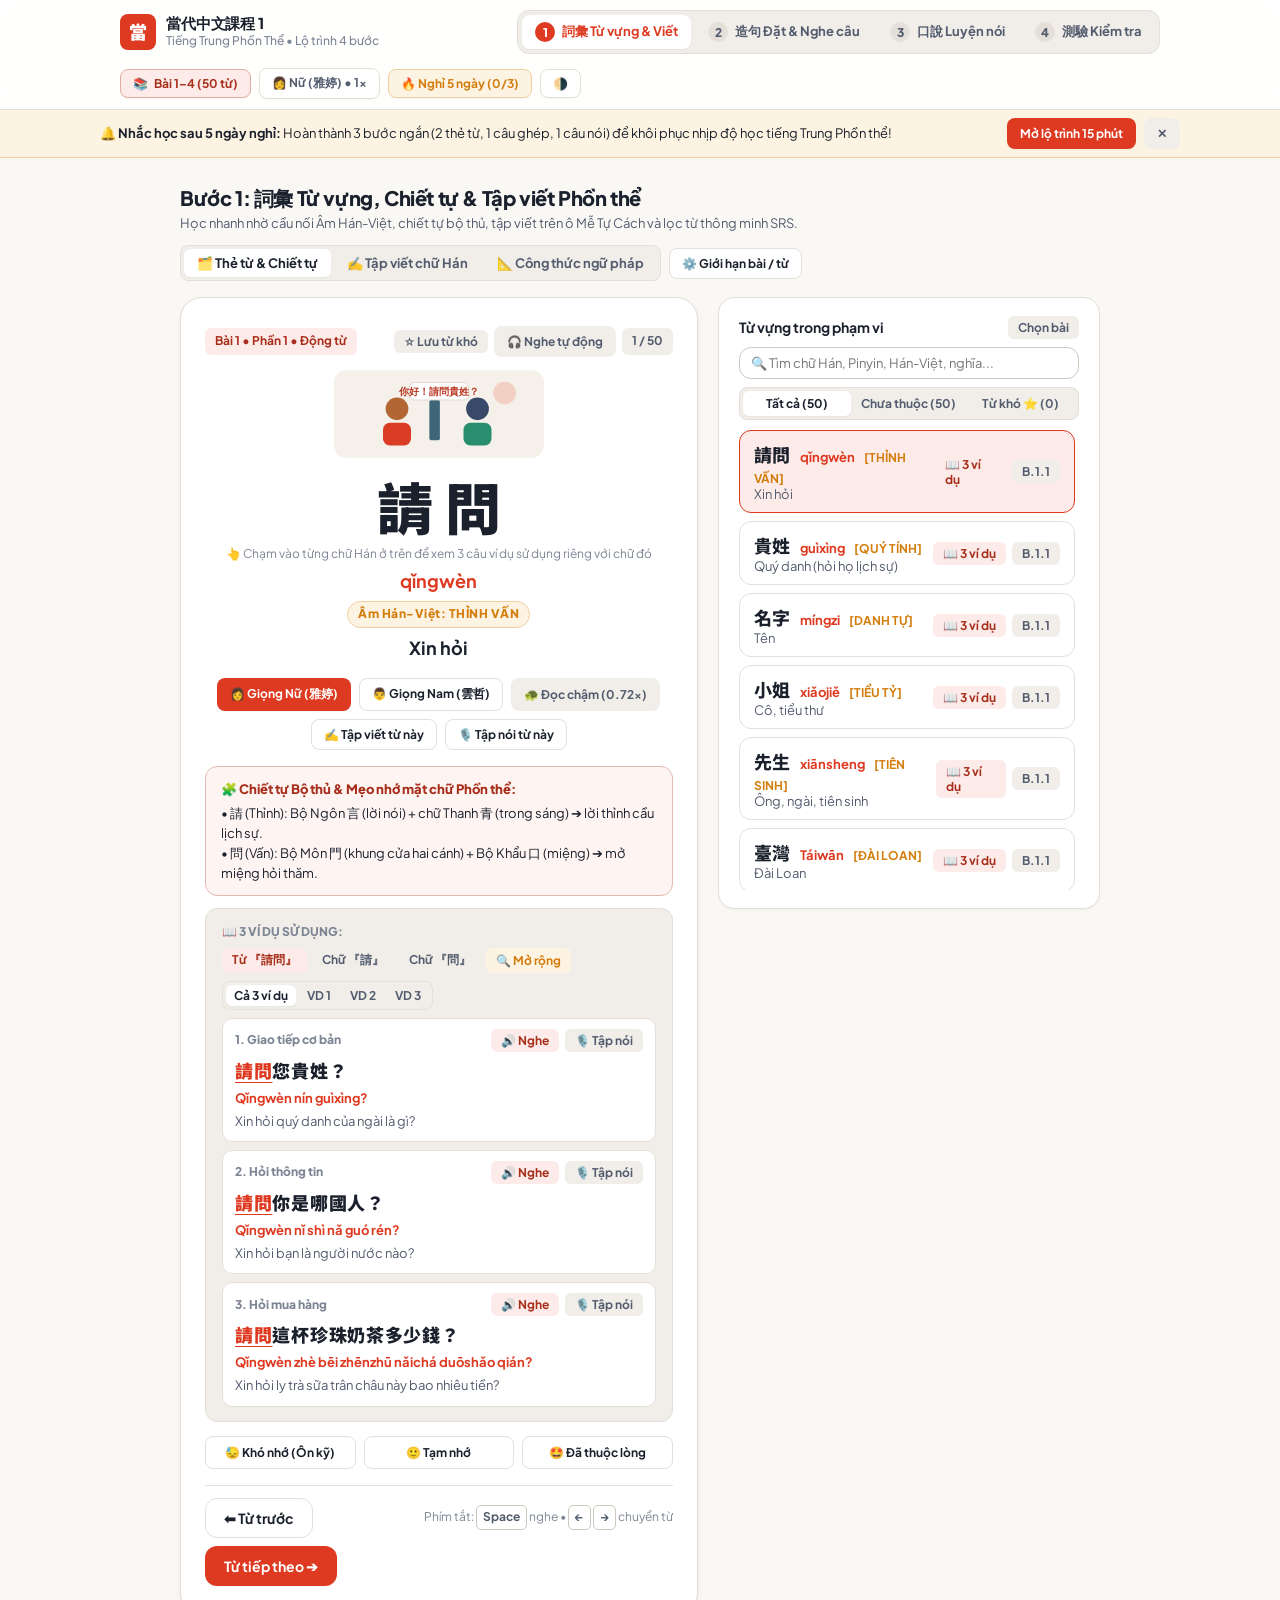
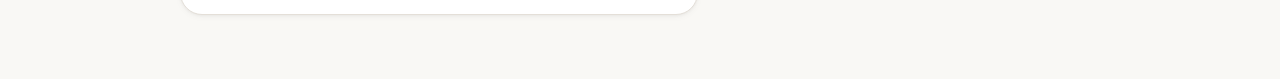
==== commit c28c44e0: "Add 3 contextual usage examples & compound word explorer for every word and character" ====
--- a/index.html
+++ b/index.html
@@ -4,7 +4,7 @@
   <meta charset="UTF-8" />
   <meta name="viewport" content="width=device-width, initial-scale=1.0" />
   <title>當代中文課程 1 — Học Tiếng Trung Phồn Thể Khoa Học (Đài Loan)</title>
-  <meta name="description" content="Ứng dụng học tiếng Trung Phồn thể theo giáo trình Đương Đại 1 (當代中文課程 1) với lộ trình 4 bước khoa học: Từ vựng, Đặt câu, Luyện nói AI chấm phát âm zh-TW và Kiểm tra." />
+  <meta name="description" content="Ứng dụng học tiếng Trung Phồn thể theo giáo trình Đương Đại 1 (當代中文課程 1) với lộ trình 4 bước: Từ vựng & Chiết tự bộ thủ, Tập viết Mễ Tự Cách, Đặt câu & Nghe chép, Luyện nói AI chấm phát âm zh-TW." />
   <link rel="stylesheet" href="css/styles.css" />
 </head>
 <body>
@@ -24,11 +24,11 @@
       <nav class="step-nav" aria-label="Lộ trình học 4 bước">
         <button id="nav-step-vocab" onclick="App.setStep('vocab')" class="step-tab active">
           <span class="step-num">1</span>
-          <span>詞彙 Từ vựng</span>
+          <span>詞彙 Từ vựng &amp; Viết</span>
         </button>
         <button id="nav-step-sentence" onclick="App.setStep('sentence')" class="step-tab">
           <span class="step-num">2</span>
-          <span>造句 Đặt &amp; Dịch câu</span>
+          <span>造句 Đặt &amp; Nghe câu</span>
         </button>
         <button id="nav-step-speak" onclick="App.setStep('speak')" class="step-tab">
           <span class="step-num">3</span>
@@ -43,7 +43,7 @@
       <div class="toolbar-actions">
         <button onclick="App.openScopeModal()" class="pill-btn pill-primary" title="Chọn bài học và giới hạn từ vựng">
           <span>📚</span>
-          <span id="top-scope-summary">Bài 1–4 (46 từ)</span>
+          <span id="top-scope-summary">Bài 1–4 (50 từ)</span>
         </button>
         <button onclick="App.cycleVoiceGender()" class="pill-btn" title="Bấm để đổi giọng Nữ (雅婷) / Nam (雲哲) / Song thanh">
           <span id="top-voice-summary">👩 Nữ (雅婷) • 1x</span>
@@ -58,11 +58,11 @@
     </div>
   </header>
 
-  <!-- Subtle 1-Line Comeback Strip (Can be dismissed or opened into modal) -->
+  <!-- Subtle 1-Line Comeback Strip -->
   <div id="comeback-strip" class="comeback-strip">
     <div class="comeback-strip-inner">
       <div>
-        <strong>🔔 Nhắc học sau 5 ngày nghỉ:</strong> Chỉ cần hoàn thành 3 bước ngắn (2 thẻ từ, 1 câu ghép, 1 câu nói) để khôi phục nhịp độ học tiếng Trung Phồn thể!
+        <strong>🔔 Nhắc học sau 5 ngày nghỉ:</strong> Hoàn thành 3 bước ngắn (2 thẻ từ, 1 câu ghép, 1 câu nói) để khôi phục nhịp độ học tiếng Trung Phồn thể!
       </div>
       <div style="display:flex;align-items:center;gap:8px;">
         <button onclick="App.openComebackModal()" class="btn btn-sm btn-primary">Mở lộ trình 15 phút</button>
@@ -76,87 +76,156 @@
        ======================================================================== -->
   <main class="workspace">
     <!-- ======================================================================
-         STEP 1: 詞彙 TỪ VỰNG & NGỮ PHÁP
+         STEP 1: 詞彙 TỪ VỰNG, CHIẾT TỰ, TẬP VIẾT 米字格 & NGỮ PHÁP
          ====================================================================== -->
     <section id="panel-step-vocab">
       <div class="stage-header">
         <div class="stage-title-group">
-          <h1>Bước 1: 詞彙 Từ vựng &amp; Ngữ pháp cốt lõi</h1>
-          <p>Nắm vững mặt chữ Phồn thể, phiên âm Pinyin và cấu trúc ngữ pháp trong phạm vi bài đã chọn.</p>
-        </div>
-        <div style="display:flex;align-items:center;gap:8px;">
+          <h1>Bước 1: 詞彙 Từ vựng, Chiết tự &amp; Tập viết Phồn thể</h1>
+          <p>Học nhanh nhờ cầu nối Âm Hán-Việt, chiết tự bộ thủ, tập viết trên ô Mễ Tự Cách và lọc từ thông minh SRS.</p>
+        </div>
+        <div style="display:flex;align-items:center;gap:8px;flex-wrap:wrap;">
           <div class="segmented">
-            <button id="vsub-flashcard" onclick="App.setVocabSubMode('flashcard')" class="seg-btn active">🗂️ Thẻ từ vựng</button>
+            <button id="vsub-flashcard" onclick="App.setVocabSubMode('flashcard')" class="seg-btn active">🗂️ Thẻ từ &amp; Chiết tự</button>
+            <button id="vsub-writing" onclick="App.setVocabSubMode('writing')" class="seg-btn">✍️ Tập viết chữ Hán</button>
             <button id="vsub-grammar" onclick="App.setVocabSubMode('grammar')" class="seg-btn">📐 Công thức ngữ pháp</button>
           </div>
           <button onclick="App.openScopeModal()" class="btn btn-sm btn-outline">⚙️ Giới hạn bài / từ</button>
         </div>
       </div>
 
-      <!-- 1A. Flashcard + Scoped Word List -->
+      <!-- 1A. Flashcard + Etymology + SRS + Scoped Word List -->
       <div id="vocab-flashcard-view" class="vocab-grid">
         <div class="card flashcard-hero">
-          <div style="width:100%;display:flex;align-items:center;justify-content:space-between;">
+          <div style="width:100%;display:flex;align-items:center;justify-content:space-between;gap:8px;flex-wrap:wrap;">
             <span id="vc-tag" class="tag tag-primary">Bài 1 • Phần 1</span>
-            <span id="vc-counter" class="tag">1 / 46</span>
-          </div>
-
-          <div id="vc-scene" style="margin-top:14px;"></div>
+            <div style="display:flex;align-items:center;gap:6px;">
+              <button id="vc-bookmark-btn" onclick="App.toggleCurrentBookmark()" class="tag">☆ Lưu từ khó</button>
+              <button id="vc-autoplay-btn" onclick="App.toggleAutoPlayVocab()" class="btn btn-sm btn-subtle">🎧 Nghe tự động</button>
+              <span id="vc-counter" class="tag">1 / 50</span>
+            </div>
+          </div>
+
+          <div id="vc-scene" style="margin-top:12px;"></div>
           <div id="vc-hanzi" class="hanzi-display">請問</div>
+          <div style="font-size:12px;color:var(--text-muted);margin-bottom:4px;">👆 Chạm vào từng chữ Hán ở trên để xem 3 câu ví dụ sử dụng riêng với chữ đó</div>
           <div id="vc-pinyin" class="pinyin-display">qǐngwèn</div>
+          <div id="vc-hv" class="hv-badge">Âm Hán-Việt: THỈNH VẤN</div>
           <div id="vc-meaning" class="meaning-display">Xin hỏi</div>
 
-          <div style="display:flex;flex-wrap:wrap;justify-content:center;gap:8px;margin-bottom:8px;">
+          <div style="display:flex;flex-wrap:wrap;justify-content:center;gap:8px;margin-bottom:6px;">
             <button onclick="App.speakCurrentVocab('female', false)" class="btn btn-sm btn-primary">👩 Giọng Nữ (雅婷)</button>
             <button onclick="App.speakCurrentVocab('male', false)" class="btn btn-sm btn-outline">👨 Giọng Nam (雲哲)</button>
             <button onclick="App.speakCurrentVocab(null, true)" class="btn btn-sm btn-subtle">🐢 Đọc chậm (0.72x)</button>
-            <button onclick="App.practiceSpeakCurrentVocab()" class="btn btn-sm btn-outline">🎙️ Tập phát âm từ này</button>
-          </div>
-
+            <button onclick="App.setVocabSubMode('writing')" class="btn btn-sm btn-outline">✍️ Tập viết từ này</button>
+            <button onclick="App.practiceSpeakCurrentVocab()" class="btn btn-sm btn-outline">🎙️ Tập nói từ này</button>
+          </div>
+
+          <!-- Radical & Etymology Memory Aid -->
+          <div id="vc-etymology" class="etymology-box"></div>
+
+          <!-- Interactive 3 Usage Examples Explorer (By Word or Individual Character) -->
           <div class="example-box">
-            <div style="display:flex;align-items:center;justify-content:space-between;margin-bottom:4px;">
-              <span style="font-size:12px;font-weight:700;color:var(--text-muted);text-transform:uppercase;">Câu ví dụ trong giáo trình</span>
-              <button onclick="App.speakCurrentVocabExample()" class="tag tag-primary">🔊 Nghe câu</button>
-            </div>
-            <div id="vc-ex-zh" class="hanzi" style="font-size:19px;font-weight:800;">請問您貴姓？</div>
-            <div id="vc-ex-py" style="font-size:13px;color:var(--primary);font-weight:600;">Qǐngwèn nín guìxìng?</div>
-            <div id="vc-ex-vi" style="font-size:13px;color:var(--text-secondary);">Xin hỏi quý danh của ngài là gì?</div>
-          </div>
-
-          <div style="width:100%;display:flex;align-items:center;justify-content:space-between;margin-top:18px;padding-top:14px;border-top:1px solid var(--border);">
+            <div style="display:flex;align-items:center;justify-content:space-between;gap:8px;flex-wrap:wrap;margin-bottom:8px;">
+              <div style="display:flex;align-items:center;gap:6px;flex-wrap:wrap;">
+                <span style="font-size:12px;font-weight:800;color:var(--text-muted);text-transform:uppercase;">📖 3 Ví dụ sử dụng:</span>
+                <div id="vc-ex-char-selector" style="display:flex;gap:5px;flex-wrap:wrap;"></div>
+              </div>
+              <div class="segmented">
+                <button id="vc-ex-tab-all" onclick="App.setCardExampleFilter('all')" class="seg-btn active" style="padding:3px 8px;font-size:12px;">Cả 3 ví dụ</button>
+                <button id="vc-ex-tab-0" onclick="App.setCardExampleFilter(0)" class="seg-btn" style="padding:3px 8px;font-size:12px;">VD 1</button>
+                <button id="vc-ex-tab-1" onclick="App.setCardExampleFilter(1)" class="seg-btn" style="padding:3px 8px;font-size:12px;">VD 2</button>
+                <button id="vc-ex-tab-2" onclick="App.setCardExampleFilter(2)" class="seg-btn" style="padding:3px 8px;font-size:12px;">VD 3</button>
+              </div>
+            </div>
+            <div id="vc-examples-list" style="display:flex;flex-direction:column;gap:8px;"></div>
+          </div>
+
+          <!-- Spaced Repetition (SRS) Self-Rating Bar -->
+          <div class="srs-bar">
+            <button id="srs-btn-hard" onclick="App.rateCurrentVocab('hard')" class="srs-btn">😓 Khó nhớ (Ôn kỹ)</button>
+            <button id="srs-btn-good" onclick="App.rateCurrentVocab('good')" class="srs-btn">🙂 Tạm nhớ</button>
+            <button id="srs-btn-easy" onclick="App.rateCurrentVocab('easy')" class="srs-btn">🤩 Đã thuộc lòng</button>
+          </div>
+
+          <div style="width:100%;display:flex;align-items:center;justify-content:space-between;margin-top:16px;padding-top:12px;border-top:1px solid var(--border);flex-wrap:wrap;gap:8px;">
             <button onclick="App.stepVocab(-1)" class="btn btn-outline">⬅ Từ trước</button>
-            <button onclick="App.setStep('sentence')" class="btn btn-subtle">Sang Bước 2: Đặt câu ➔</button>
+            <span style="font-size:12px;color:var(--text-muted);">Phím tắt: <span class="kbd-chip">Space</span> nghe • <span class="kbd-chip">←</span> <span class="kbd-chip">→</span> chuyển từ</span>
             <button onclick="App.stepVocab(1)" class="btn btn-primary">Từ tiếp theo ➔</button>
           </div>
         </div>
 
         <aside class="card-compact">
-          <div style="display:flex;align-items:center;justify-content:space-between;margin-bottom:12px;">
-            <strong style="font-size:14px;">Danh sách từ trong phạm vi</strong>
-            <button onclick="App.openScopeModal()" class="tag">Lọc từ</button>
+          <div style="display:flex;flex-direction:column;gap:8px;margin-bottom:10px;">
+            <div style="display:flex;align-items:center;justify-content:space-between;">
+              <strong style="font-size:14px;">Từ vựng trong phạm vi</strong>
+              <button onclick="App.openScopeModal()" class="tag">Chọn bài</button>
+            </div>
+            <input type="text" class="input-field" style="padding:7px 11px;font-size:13px;" placeholder="🔍 Tìm chữ Hán, Pinyin, Hán-Việt, nghĩa..." oninput="App.handleVocabSearch(this.value)" />
+            <div class="segmented" style="width:100%;justify-content:space-between;">
+              <button id="vfilter-all" onclick="App.setVocabFilter('all')" class="seg-btn active" style="flex:1;font-size:12px;padding:5px 6px;">Tất cả</button>
+              <button id="vfilter-unmastered" onclick="App.setVocabFilter('unmastered')" class="seg-btn" style="flex:1;font-size:12px;padding:5px 6px;">Chưa thuộc</button>
+              <button id="vfilter-hard" onclick="App.setVocabFilter('hard')" class="seg-btn" style="flex:1;font-size:12px;padding:5px 6px;">Từ khó ⭐</button>
+            </div>
           </div>
           <div id="vc-side-list" class="vocab-list-panel"></div>
         </aside>
       </div>
 
-      <!-- 1B. Grammar View -->
+      <!-- 1B. Interactive 米字格 (MiZiGe) Hanzi Writing Pad -->
+      <div id="vocab-writing-view" class="card hidden">
+        <div style="display:flex;align-items:center;justify-content:space-between;flex-wrap:wrap;gap:10px;margin-bottom:16px;">
+          <div>
+            <span class="tag tag-primary">Bảng luyện viết chữ Hán Phồn thể (米字格)</span>
+            <h3 id="wp-word-title" class="hanzi" style="font-size:20px;font-weight:900;margin-top:4px;">請問 (qǐngwèn) — Xin hỏi</h3>
+          </div>
+          <div style="display:flex;gap:8px;">
+            <button onclick="App.stepVocab(-1)" class="btn btn-sm btn-outline">⬅ Từ trước</button>
+            <button onclick="App.stepVocab(1)" class="btn btn-sm btn-outline">Từ tiếp ➔</button>
+          </div>
+        </div>
+
+        <div class="mizige-stage">
+          <div style="display:flex;align-items:center;gap:8px;">
+            <span style="font-size:13px;font-weight:700;color:var(--text-secondary);">Chọn từng chữ trong từ để viết:</span>
+            <div id="wp-char-tabs" style="display:flex;gap:6px;"></div>
+          </div>
+
+          <div class="mizige-canvas-wrap">
+            <canvas id="wp-canvas" width="240" height="240" class="mizige-canvas"></canvas>
+          </div>
+
+          <div id="wp-char-note" style="font-size:13px;color:var(--text-secondary);max-width:540px;text-align:center;"></div>
+          <div id="wp-feedback" style="font-size:13px;font-weight:700;color:var(--primary-text);"></div>
+
+          <div style="display:flex;gap:10px;flex-wrap:wrap;justify-content:center;">
+            <button id="wp-guide-btn" onclick="App.toggleWritingGuide()" class="btn btn-sm btn-outline">👁️ Ẩn chữ mẫu</button>
+            <button onclick="App.clearWritingCanvas()" class="btn btn-sm btn-outline">↺ Xóa viết lại</button>
+            <button onclick="App.speakCurrentVocab()" class="btn btn-sm btn-subtle">🔊 Nghe phát âm</button>
+            <button onclick="App.gradeWritingCanvas()" class="btn btn-sm btn-primary">✓ Chấm nét chữ</button>
+          </div>
+        </div>
+      </div>
+
+      <!-- 1C. Grammar View -->
       <div id="vocab-grammar-view" class="hidden">
         <div id="grammar-list-container" style="display:grid;grid-template-columns:repeat(auto-fill,minmax(380px,1fr));gap:16px;"></div>
       </div>
     </section>
 
     <!-- ======================================================================
-         STEP 2: 造句 ĐẶT CÂU (VIỆT -> TRUNG) & ĐỌC DỊCH (TRUNG -> VIỆT)
+         STEP 2: 造句 ĐẶT CÂU, ĐỌC DỊCH & NGHE CHÉP CHÍNH TẢ
          ====================================================================== -->
     <section id="panel-step-sentence" class="hidden">
       <div class="stage-header">
         <div class="stage-title-group">
-          <h2>Bước 2: 造句 Đặt câu &amp; Đọc dịch hai chiều</h2>
-          <p>Luyện phản xạ chuyển từ ý tiếng Việt sang câu chữ Hán Phồn thể và đọc dịch câu giao tiếp.</p>
+          <h2>Bước 2: 造句 Đặt câu, Dịch câu &amp; Nghe chép chính tả</h2>
+          <p>Luyện phản xạ lắp ghép cấu trúc câu Phồn thể, đọc dịch cụm từ và nghe chép chính tả.</p>
         </div>
         <div class="segmented">
-          <button id="ssub-v2z" onclick="App.setSentenceSubMode('v2z')" class="seg-btn active">🇻🇳 ➔ 🇹🇼 Việt sang Trung</button>
-          <button id="ssub-z2v" onclick="App.setSentenceSubMode('z2v')" class="seg-btn">🇹🇼 ➔ 🇻🇳 Trung sang Việt</button>
+          <button id="ssub-v2z" onclick="App.setSentenceSubMode('v2z')" class="seg-btn active">🇻🇳 ➔ 🇹🇼 Đặt câu</button>
+          <button id="ssub-z2v" onclick="App.setSentenceSubMode('z2v')" class="seg-btn">🇹🇼 ➔ 🇻🇳 Dịch câu</button>
+          <button id="ssub-dictation" onclick="App.setSentenceSubMode('dictation')" class="seg-btn">🎧 Nghe &amp; Chép</button>
         </div>
       </div>
 
@@ -170,10 +239,10 @@
           </div>
         </div>
 
-        <!-- 2A. Vietnamese -> Chinese Sentence Builder -->
+        <!-- 2A. Vietnamese -> Chinese Sentence Builder & Listening Dictation -->
         <div id="sent-v2z-view">
           <div class="prompt-box">
-            <div style="font-size:12px;font-weight:700;color:var(--text-muted);text-transform:uppercase;margin-bottom:4px;">Hãy dịch câu tiếng Việt sau sang tiếng Trung Phồn thể</div>
+            <div id="v2z-mode-label" style="font-size:12px;font-weight:700;color:var(--text-muted);text-transform:uppercase;margin-bottom:4px;">HÃY DỊCH CÂU TIẾNG VIỆT SAU SANG TIẾNG TRUNG PHỒN THỂ</div>
             <div id="v2z-vi-prompt" style="font-size:20px;font-weight:800;">Xin hỏi quý danh của ngài là gì? Tôi họ Vương, tên là Vương Minh Hoa.</div>
             <div id="v2z-hint" style="font-size:13px;color:var(--text-secondary);margin-top:6px;">💡 Công thức: 請問您貴姓？ + 我姓...，叫...</div>
           </div>
@@ -183,9 +252,10 @@
           <div id="v2z-tile-bank" style="display:flex;flex-wrap:wrap;gap:10px;margin-bottom:18px;"></div>
 
           <div style="display:flex;gap:10px;flex-wrap:wrap;align-items:center;padding-top:14px;border-top:1px solid var(--border);">
-            <input id="v2z-manual-input" type="text" class="input-field hanzi" style="flex:1;min-width:240px;" placeholder="Hoặc tự gõ câu chữ Hán Phồn thể vào đây..." onkeydown="if(event.key==='Enter') App.checkV2ZAnswer()" />
-            <button onclick="App.resetV2Z()" class="btn btn-outline">↺ Xóa làm lại</button>
-            <button onclick="App.speakCurrentSentence()" class="btn btn-subtle">🔊 Nghe gợi ý</button>
+            <input id="v2z-manual-input" type="text" class="input-field hanzi" style="flex:1;min-width:220px;" placeholder="Hoặc tự gõ câu chữ Hán Phồn thể vào đây..." onkeydown="if(event.key==='Enter') App.checkV2ZAnswer()" />
+            <button onclick="App.giveV2ZNextTileHint()" class="btn btn-outline" title="Tự động điền đúng 1 thẻ từ tiếp theo">💡 Gợi ý từ tiếp</button>
+            <button onclick="App.resetV2Z()" class="btn btn-outline">↺ Làm lại</button>
+            <button onclick="App.speakCurrentSentence()" class="btn btn-subtle">🔊 Nghe câu</button>
             <button onclick="App.checkV2ZAnswer()" class="btn btn-primary">✓ Kiểm tra đáp án</button>
           </div>
 
@@ -213,13 +283,13 @@
     </section>
 
     <!-- ======================================================================
-         STEP 3: 口說 PHÒNG LUYỆN NÓI & AI CHẤM PHÁT ÂM (zh-TW)
+         STEP 3: 口說 PHÒNG LUYỆN NÓI, BIỂU ĐỒ THANH ĐIỆU & SHADOWING (zh-TW)
          ====================================================================== -->
     <section id="panel-step-speak" class="hidden">
       <div class="stage-header">
         <div class="stage-title-group">
-          <h2>Bước 3: 口說 Phòng luyện nói &amp; Chấm phát âm (zh-TW)</h2>
-          <p>Thu âm trực tiếp giọng nói của bạn và chấm chi tiết từng chữ Hán Phồn thể &amp; thanh điệu.</p>
+          <h2>Bước 3: 口說 Phòng luyện nói, Biểu đồ thanh điệu &amp; Shadowing</h2>
+          <p>Xem bản đồ 4 thanh điệu + quy tắc biến điệu tự động, đọc đuổi Shadowing và thu âm chấm từng chữ.</p>
         </div>
         <div class="segmented">
           <button id="spk-sub-sentence" onclick="App.setSpeakSubMode('sentence')" class="seg-btn active">🗣️ Luyện câu</button>
@@ -240,7 +310,7 @@
           </div>
         </div>
 
-        <!-- Roleplay Partner Prompt (Only shown in Roleplay submode) -->
+        <!-- Roleplay Partner Prompt -->
         <div id="spk-roleplay-box" class="card-compact hidden" style="margin-bottom:14px;background:var(--ocean-soft);">
           <div style="display:flex;align-items:center;justify-content:space-between;gap:12px;flex-wrap:wrap;">
             <div>
@@ -252,19 +322,26 @@
           </div>
         </div>
 
-        <!-- Target Sentence Hero -->
+        <!-- Target Sentence Hero + Visual Tone Contour Map + Tone Sandhi Alerts -->
         <div class="speak-hero">
           <div style="font-size:12px;color:var(--text-muted);font-weight:700;">CHẠM VÀO TỪNG CHỮ HÁN ĐỂ NGHE PHÁT ÂM RIÊNG CHỮ ĐÓ</div>
           <div id="spk-target-zh" class="speak-hanzi-line"></div>
           <div id="spk-target-py" style="font-size:17px;font-weight:700;color:var(--primary);margin-bottom:4px;"></div>
-          <div id="spk-target-vi" style="font-size:15px;font-weight:600;color:var(--text-secondary);margin-bottom:14px;"></div>
-
-          <div style="display:flex;justify-content:center;gap:8px;flex-wrap:wrap;">
+          <div id="spk-target-vi" style="font-size:15px;font-weight:600;color:var(--text-secondary);margin-bottom:10px;"></div>
+
+          <!-- Per-character Visual Tone Contour Row -->
+          <div id="spk-tone-contours" class="tone-contour-row"></div>
+
+          <!-- Automatic Tone Sandhi Coaching Alert -->
+          <div id="spk-sandhi-alerts" class="card-compact hidden" style="background:var(--amber-soft);border-color:var(--amber-border);color:var(--amber);font-size:13px;font-weight:700;margin:10px auto;max-width:680px;text-align:left;"></div>
+
+          <div style="display:flex;justify-content:center;gap:8px;flex-wrap:wrap;margin-top:10px;">
             <button onclick="App.speakTargetAudio('female', false)" class="btn btn-sm btn-outline">👩 Nghe mẫu Nữ (雅婷)</button>
             <button onclick="App.speakTargetAudio('male', false)" class="btn btn-sm btn-outline">👨 Nghe mẫu Nam (雲哲)</button>
             <button onclick="App.speakTargetAudio(null, true)" class="btn btn-sm btn-subtle">🐢 Nghe mẫu chậm (0.7x)</button>
-          </div>
-          <div id="spk-tip" style="font-size:13px;color:var(--text-secondary);margin-top:12px;"></div>
+            <button onclick="App.startShadowingPractice()" class="btn btn-sm btn-jade" title="Máy đọc mẫu trước, sau đó tự động bật Micro để bạn đọc nhại theo ngay">🎧🎙️ Đọc đuổi Shadowing (Nghe ➔ Tự bật Mic)</button>
+          </div>
+          <div id="spk-tip" style="font-size:13px;color:var(--text-secondary);margin-top:10px;"></div>
         </div>
 
         <!-- Primary Microphone Recording Bar -->
@@ -287,7 +364,7 @@
           </div>
         </div>
 
-        <!-- Diagnostic Banner (Only shown if Microphone is blocked by iframe/browser) -->
+        <!-- Diagnostic Banner -->
         <div id="spk-diag-box" class="card-compact hidden" style="margin-top:14px;background:var(--amber-soft);border-color:var(--amber-border);">
           <div id="spk-diag-text" style="font-size:13px;font-weight:600;margin-bottom:10px;"></div>
           <a id="spk-diag-link" href="https://hunghp2002.github.io/hoc-tieng-trung-phon-the/" target="_blank" rel="noopener" class="btn btn-sm btn-primary">🔗 Mở Phòng Thu Âm ở tab riêng (HTTPS)</a>
@@ -296,7 +373,7 @@
         <!-- Recognized Speech Input & Optional Demo Triggers -->
         <div style="margin-top:16px;display:flex;flex-direction:column;gap:8px;">
           <div style="display:flex;align-items:center;justify-content:space-between;flex-wrap:wrap;gap:8px;font-size:12px;color:var(--text-secondary);">
-            <span>📝 Câu chữ Hán nhận diện từ giọng nói của bạn (có thể dùng phím 🎤 trên bàn phím để nói trực tiếp):</span>
+            <span>📝 Câu chữ Hán nhận diện từ giọng nói của bạn (hoặc bấm phím 🎤 trên bàn phím để nói trực tiếp):</span>
             <div style="display:flex;align-items:center;gap:6px;">
               <span>Xem thử cách chấm:</span>
               <button onclick="App.runDemoSpeech('perfect')" class="tag tag-jade">Mẫu chuẩn</button>
@@ -333,7 +410,7 @@
       <div class="stage-header">
         <div class="stage-title-group">
           <h2>Bước 4: 測驗 Kiểm tra phản xạ &amp; Tiến độ</h2>
-          <p>Củng cố trí nhớ dài hạn qua trò chơi ghép thẻ, bắt lỗi ngữ pháp và theo dõi mục tiêu hàng ngày.</p>
+          <p>Củng cố trí nhớ dài hạn qua trò chơi ghép thẻ, bắt lỗi ngữ pháp và theo dõi từ vựng SRS.</p>
         </div>
         <div class="segmented">
           <button id="tsub-match" onclick="App.setTestSubMode('match')" class="seg-btn active">🀄 Ghép thẻ</button>
@@ -385,11 +462,11 @@
 
       <!-- 4D. Progress & Study Plan -->
       <div id="test-view-progress" class="card hidden">
-        <h3 style="font-size:17px;font-weight:800;margin-bottom:14px;">Bảng tổng kết phiên học hôm nay</h3>
+        <h3 style="font-size:17px;font-weight:800;margin-bottom:14px;">Bảng tổng kết &amp; Thống kê ghi nhớ SRS</h3>
         <div style="display:grid;grid-template-columns:repeat(auto-fill,minmax(190px,1fr));gap:12px;margin-bottom:20px;">
           <div class="card-compact">
-            <div style="font-size:12px;color:var(--text-muted);font-weight:700;">TỪ VỰNG ĐÃ ÔN</div>
-            <div id="prog-vocab-count" style="font-size:24px;font-weight:900;margin-top:4px;">0 từ</div>
+            <div style="font-size:12px;color:var(--text-muted);font-weight:700;">TỪ VỰNG ĐÃ THUỘC (SRS)</div>
+            <div id="prog-vocab-count" style="font-size:24px;font-weight:900;margin-top:4px;">0/50 thuộc</div>
           </div>
           <div class="card-compact">
             <div style="font-size:12px;color:var(--text-muted);font-weight:700;">CÂU ĐÃ HOÀN THÀNH</div>
@@ -405,9 +482,11 @@
           </div>
         </div>
         <div class="card-compact" style="background:var(--bg-subtle);">
-          <div style="font-weight:800;margin-bottom:4px;">💡 Gợi ý phương pháp học khoa học (當代中文課程 1):</div>
+          <div style="font-weight:800;margin-bottom:4px;">💡 Gợi ý phương pháp học nhanh &amp; nhớ lâu (當代中文課程 1):</div>
           <p style="font-size:13px;color:var(--text-secondary);">
-            Mỗi buổi chỉ cần chọn <strong>1 bài (hoặc nửa bài)</strong> trong mục <em>Giới hạn phạm vi</em>, đi tuần tự từ Bước 1 (lật 5–8 từ vựng) ➔ Bước 2 (đặt 3 câu) ➔ Bước 3 (đọc to 3 câu vào Micro để chỉnh thanh điệu) ➔ Bước 4 (ghép thẻ 2 phút).
+            1. Dùng <strong>Âm Hán-Việt + Chiết tự bộ thủ</strong> ở Bước 1 và viết thử 1 lần trên <strong>Ô Mễ Tự Cách</strong> để nhớ mặt chữ Phồn thể.<br />
+            2. Đánh dấu những từ chưa nhớ vào mục <strong>Từ khó ⭐</strong> để lọc ôn riêng.<br />
+            3. Ở Bước 3, bấm <strong>🎧🎙️ Đọc đuổi Shadowing</strong> để bắt chước ngay cao độ và biến điệu của giáo viên Đài Loan.
           </p>
         </div>
       </div>
@@ -516,6 +595,37 @@
     </div>
   </div>
 
+  <!-- ========================================================================
+       5. MODAL 3: 3 USAGE EXAMPLES & COMPOUND WORD EXPLORER FOR ANY CHARACTER/WORD
+       ======================================================================== -->
+  <div id="modal-examples" class="modal-backdrop hidden" onclick="if(event.target===this) App.closeExamplesModal()">
+    <div class="modal-card">
+      <div class="modal-header">
+        <div style="display:flex;align-items:center;gap:14px;">
+          <div id="exm-query-hanzi" class="hanzi" style="font-size:38px;font-weight:900;color:var(--primary);line-height:1;">請問</div>
+          <div>
+            <h3 style="font-size:17px;font-weight:800;">📖 3 Ví dụ sử dụng thực tế &amp; Mở rộng từ</h3>
+            <p id="exm-query-sub" style="font-size:13px;color:var(--text-secondary);"></p>
+          </div>
+        </div>
+        <button onclick="App.closeExamplesModal()" class="btn btn-sm btn-subtle">Đóng ✕</button>
+      </div>
+
+      <!-- Radical Etymology of Clicked Character/Word -->
+      <div id="exm-etymology" class="etymology-box" style="margin-top:0;margin-bottom:14px;"></div>
+
+      <!-- Compound Words Containing This Character -->
+      <div style="margin-bottom:14px;">
+        <div style="font-size:12px;font-weight:800;color:var(--text-muted);text-transform:uppercase;margin-bottom:6px;">🔗 Các từ vựng chứa chữ này (Bấm để chuyển sang 3 ví dụ của từ đó):</div>
+        <div id="exm-compounds" style="display:flex;flex-wrap:wrap;gap:6px;"></div>
+      </div>
+
+      <!-- 3 Contextual Usage Examples -->
+      <div style="font-size:12px;font-weight:800;color:var(--text-muted);text-transform:uppercase;margin-bottom:8px;">💬 3 Câu ví dụ sử dụng theo ngữ cảnh (Nghe mẫu hoặc bấm "Luyện nói câu này"):</div>
+      <div id="exm-examples-list" style="display:flex;flex-direction:column;gap:10px;"></div>
+    </div>
+  </div>
+
   <!-- Modular JavaScript Architecture -->
   <script src="js/data/curriculum.js"></script>
   <script src="js/services/storage.js"></script>
--- a/css/styles.css
+++ b/css/styles.css
@@ -797,3 +797,144 @@
     overflow-x: auto;
   }
 }
+
+/* ==========================================================================
+   7. Learning Accelerator Components (Etymology, SRS, Writing Pad, Tone Map)
+   ========================================================================== */
+.hv-badge {
+  display: inline-flex;
+  align-items: center;
+  gap: 5px;
+  padding: 3px 10px;
+  border-radius: 99px;
+  font-size: 12px;
+  font-weight: 800;
+  letter-spacing: 0.04em;
+  background: var(--amber-soft);
+  color: var(--amber);
+  border: 1px solid var(--amber-border);
+  margin-bottom: 6px;
+}
+
+.etymology-box {
+  width: 100%;
+  background: color-mix(in srgb, var(--primary-soft) 55%, var(--surface));
+  border: 1px solid color-mix(in srgb, var(--primary) 22%, var(--border));
+  border-radius: var(--radius-md);
+  padding: 12px 15px;
+  text-align: left;
+  margin-top: 10px;
+  font-size: 13px;
+}
+
+.srs-bar {
+  width: 100%;
+  display: grid;
+  grid-template-columns: repeat(3, 1fr);
+  gap: 8px;
+  margin-top: 14px;
+}
+
+.srs-btn {
+  padding: 8px 10px;
+  border-radius: var(--radius-sm);
+  border: 1px solid var(--border);
+  background: var(--surface);
+  font-size: 12px;
+  font-weight: 700;
+  display: flex;
+  align-items: center;
+  justify-content: center;
+  gap: 5px;
+}
+
+.srs-btn:hover {
+  border-color: var(--border-strong);
+  background: var(--bg-subtle);
+}
+
+.srs-btn.active-hard {
+  background: var(--primary-soft);
+  border-color: var(--primary);
+  color: var(--primary-text);
+}
+
+.srs-btn.active-good {
+  background: var(--amber-soft);
+  border-color: var(--amber-border);
+  color: var(--amber);
+}
+
+.srs-btn.active-easy {
+  background: var(--jade-soft);
+  border-color: var(--jade-border);
+  color: var(--jade);
+}
+
+/* 米字格 (Mi Zi Ge) Traditional Character Writing Pad */
+.mizige-stage {
+  display: flex;
+  flex-direction: column;
+  align-items: center;
+  gap: 14px;
+}
+
+.mizige-canvas-wrap {
+  position: relative;
+  width: 240px;
+  height: 240px;
+  border-radius: var(--radius-lg);
+  border: 2px solid var(--primary);
+  background: var(--surface);
+  box-shadow: var(--shadow-sm);
+  overflow: hidden;
+  touch-action: none;
+}
+
+.mizige-canvas {
+  width: 100%;
+  height: 100%;
+  display: block;
+  cursor: crosshair;
+}
+
+/* Visual Tone Contour & Tone Sandhi Coaching */
+.tone-contour-row {
+  display: flex;
+  flex-wrap: wrap;
+  justify-content: center;
+  gap: 8px;
+  margin: 10px 0;
+}
+
+.tone-chip {
+  padding: 5px 10px;
+  border-radius: var(--radius-sm);
+  border: 1px solid var(--border);
+  background: var(--surface);
+  display: inline-flex;
+  flex-direction: column;
+  align-items: center;
+  min-width: 58px;
+  cursor: pointer;
+}
+
+.tone-chip:hover {
+  border-color: var(--primary);
+}
+
+.tone-chip.sandhi-changed {
+  border-color: var(--amber-border);
+  background: var(--amber-soft);
+}
+
+.kbd-chip {
+  display: inline-block;
+  padding: 2px 6px;
+  border-radius: 5px;
+  border: 1px solid var(--border-strong);
+  background: var(--surface);
+  font-size: 12px;
+  font-weight: 700;
+  color: var(--text-secondary);
+}
